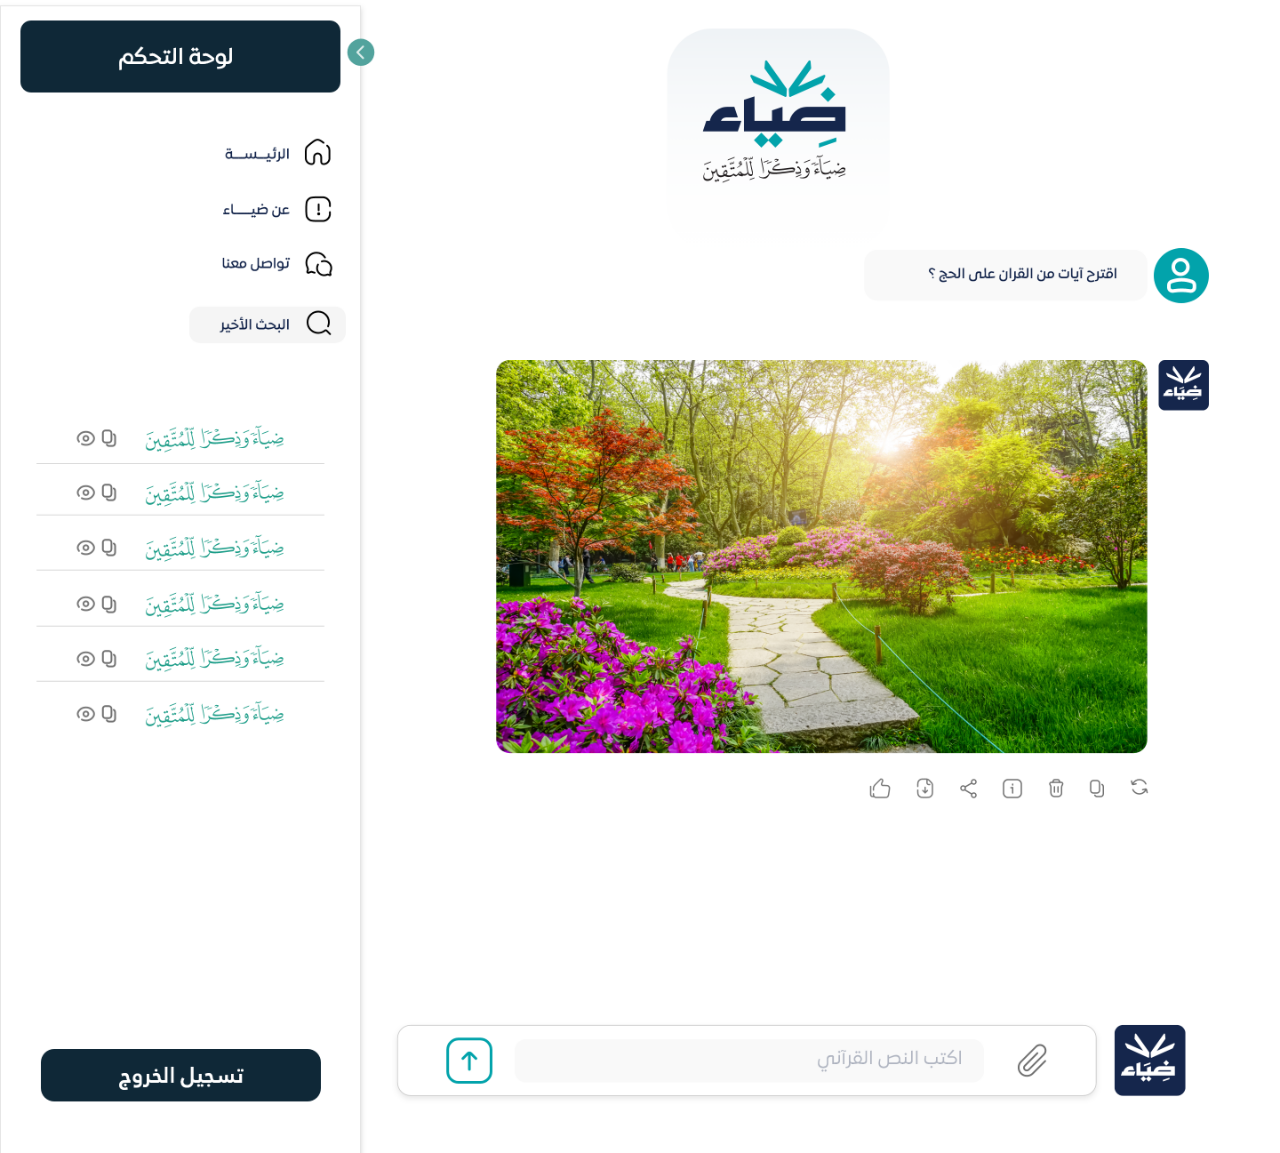
==== templates/chat.html @ 2478ffeb "v1.0" ====
<!DOCTYPE html>
<html lang="ar" dir="rtl">

<head>
  <meta charset="UTF-8">
  <meta name="viewport" content="width=device-width, initial-scale=1">
  <title>ضياء القرآن - Diyaa Quran</title>
  <link href="https://cdn.jsdelivr.net/npm/bootstrap@5.0.0-beta1/dist/css/bootstrap.min.css" rel="stylesheet">
  <link href="../static/css/main.css" rel="stylesheet">
</head>

<body>

  <img class="chat" src="../static/img/chat2.png" onclick="redirectToPage('/')"/>

  <script src="../static/js/main.js"></script>
</body>

</html>
---- static/css/main.css ----
img {
    width: 100%;
    height: auto;
}
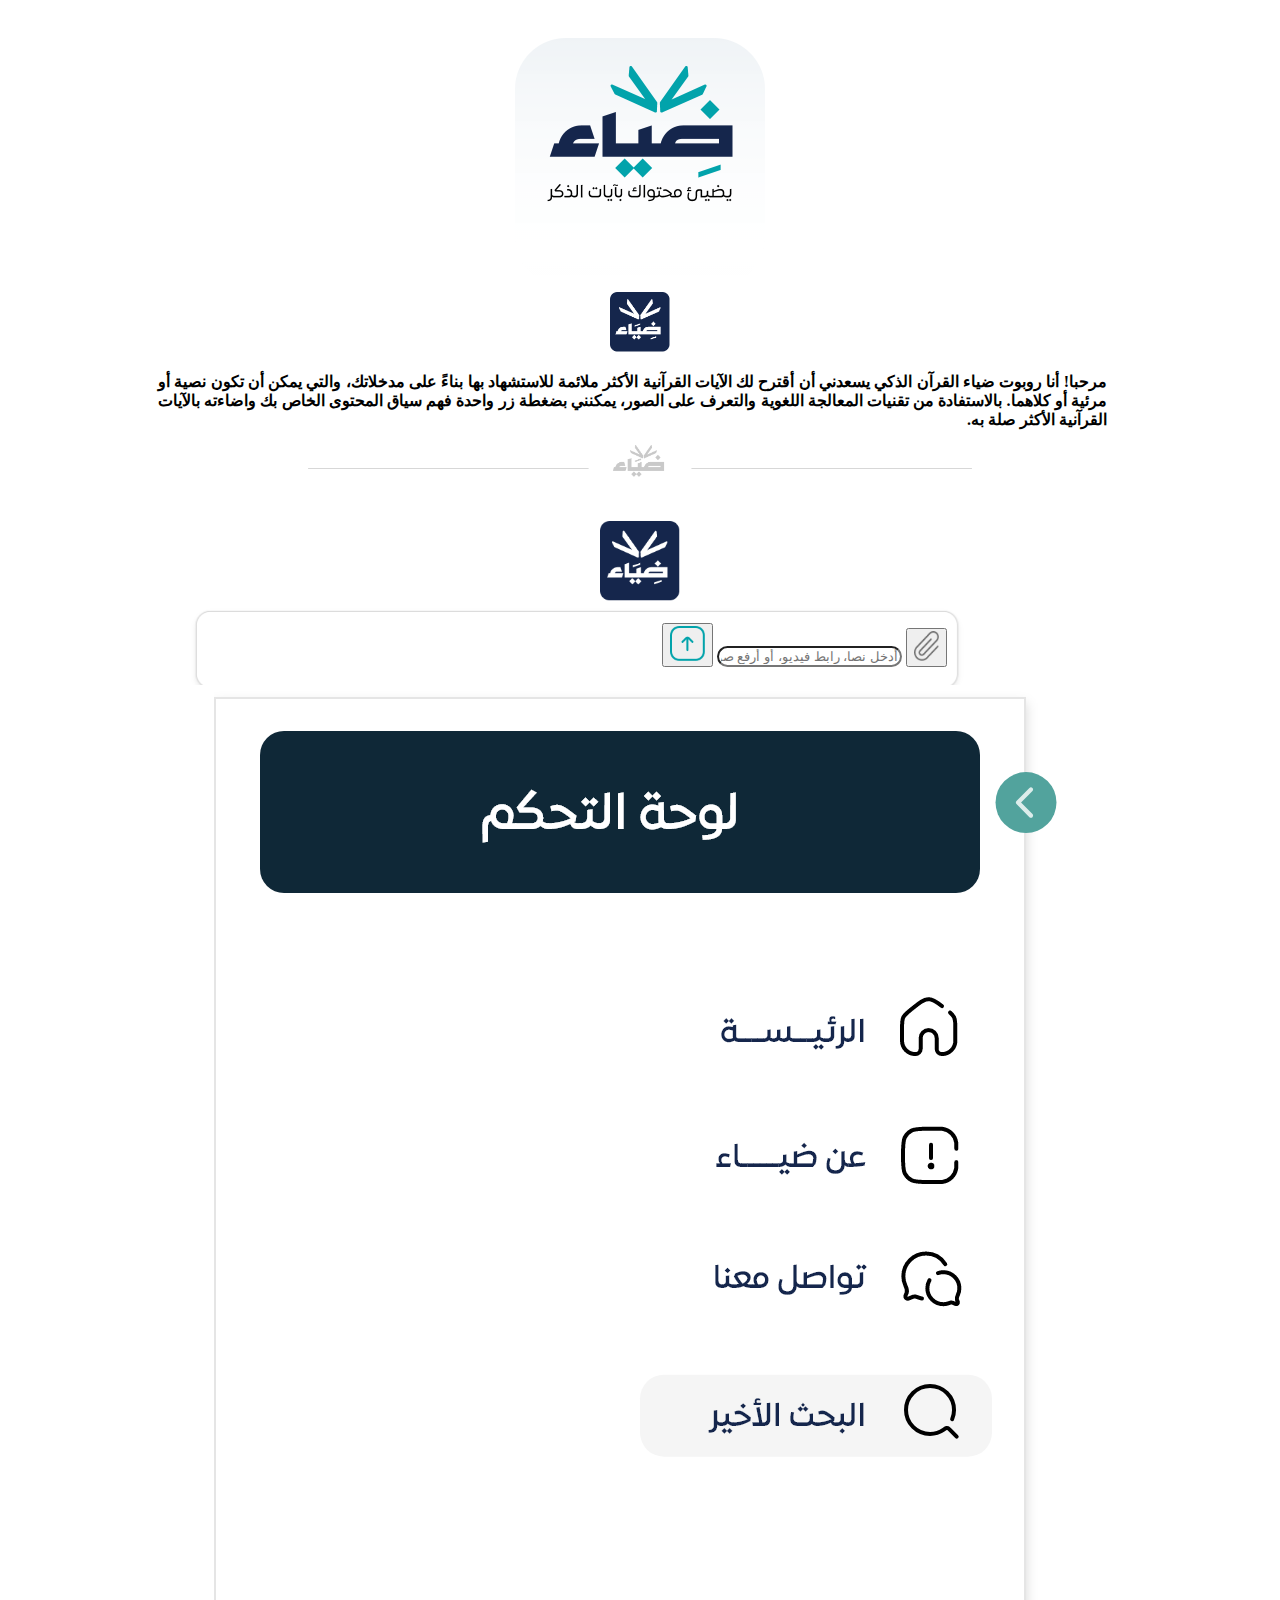
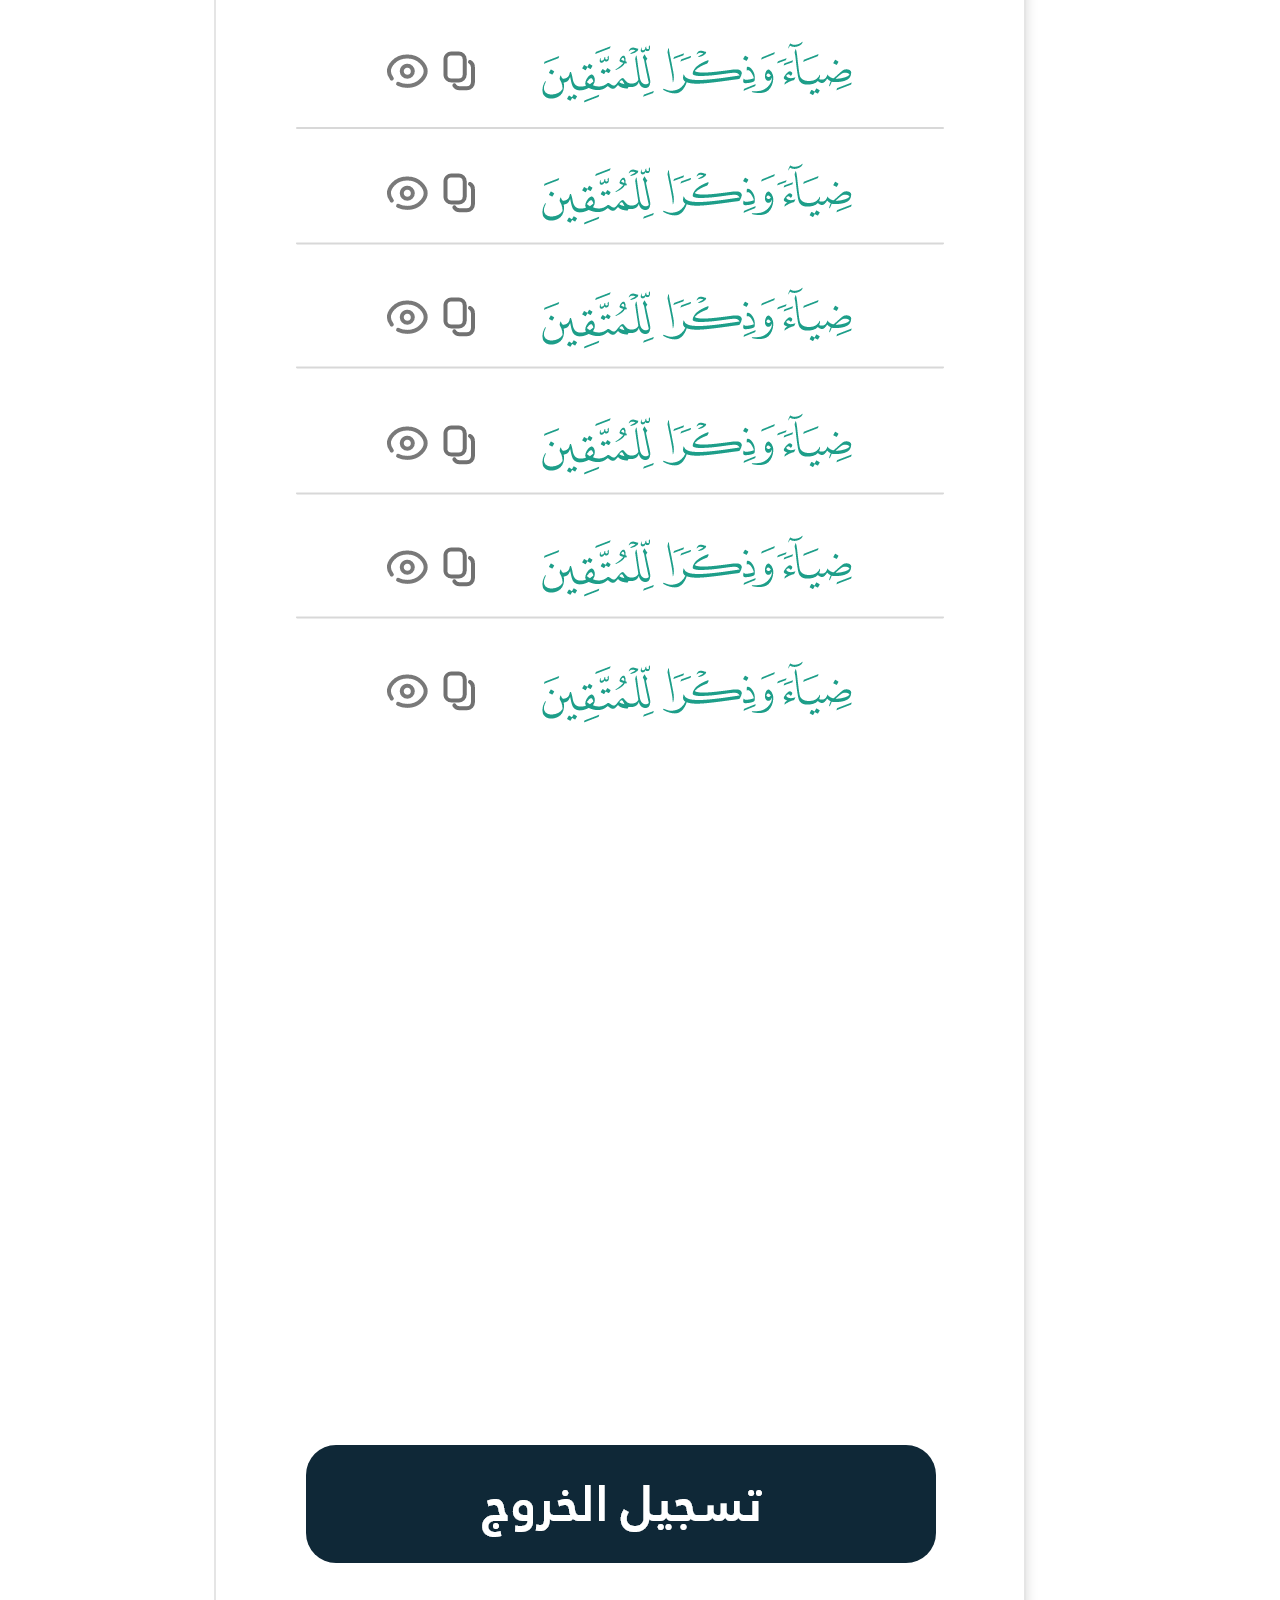
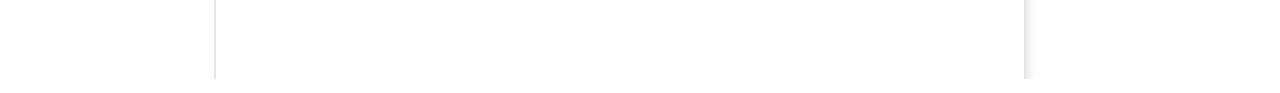
==== commit 5b75e26a: "chat updated" ====
--- a/templates/chat.html
+++ b/templates/chat.html
@@ -5,14 +5,96 @@
   <meta charset="UTF-8">
   <meta name="viewport" content="width=device-width, initial-scale=1">
   <title>ضياء القرآن - Diyaa Quran</title>
-  <link href="https://cdn.jsdelivr.net/npm/bootstrap@5.0.0-beta1/dist/css/bootstrap.min.css" rel="stylesheet">
+  <link href="https://cdn.jsdelivr.net/npm/bootstrap@5.0.2/dist/css/bootstrap.min.css" rel="stylesheet" integrity="sha384-EVSTQN3/azprG1Anm3QDgpJLIm9Nao0Yz1ztcQTwFspd3yD65VohhpuuCOmLASjC" crossorigin="anonymous">
   <link href="../static/css/main.css" rel="stylesheet">
 </head>
 
 <body>
 
-  <img class="chat" src="../static/img/chat2.png" onclick="redirectToPage('/')"/>
+  <div class="container-fluid full-height">
+    <div class="row" style="height: 100%; text-align: center;">
 
+      <div class="col-9 chat-area">
+
+        <div class="row chat-header">
+          <div class="col">
+            <img src="../static/img/chat-header.png" class="img-fluid" onclick="redirectToPage('/')"/>
+          </div>
+        </div>
+
+        <div class="row chat-body">
+          <div class="col">
+
+            <div class="row diyaa-response">
+              <div class="col-1">
+                <img src="../static/img/logo.png" class="diyaa">
+              </div>
+              <div class="col response">
+                <p class="text">مرحبا! أنا روبوت ضياء القرآن الذكي يسعدني أن أقترح لك الآيات القرآنية الأكثر ملائمة للاستشهاد بها بناءً على مدخلاتك، والتي يمكن أن تكون نصية أو مرئية أو كلاهما. بالاستفادة من تقنيات المعالجة اللغوية والتعرف على الصور، يمكنني بضغطة زر واحدة فهم سياق المحتوى الخاص بك واضاءته بالآيات القرآنية الأكثر صلة به.</p>
+                <!--<img class="img"/>-->
+                <!--<p class="video"></p>-->
+              </div>
+            </div>
+
+            <!--
+            <div class="row user-prompt">
+              <div class="col-1">
+                <img src="../static/img/user.png" class="user">
+              </div>
+              <div class="col prompt">
+                <p class="text">ضياء القرآن روبوت ضياء القرآن الذكي سوف يقترح لك الآيات القرآنية الأكثر ملائمة للاستشهاد بها بناءً على مدخلاتك، والتي يمكن أن تكون نصية أو مرئية أو كلاهما. بالاستفادة من تقنيات المعالجة اللغوية والتعرف على الصور، يمكن لروبوت الدردشة بضغطة زر واحدة فهم سياق المحتوى الخاص بك واضاءته بالآيات القرآنية الأكثر صلة به.</p>
+                <img class="img"/>
+                <p class="video"></p>
+              </div>
+            </div>
+            -->
+
+          </div>
+        </div>
+
+        <div class="row chat-form align-items-center fixed-bottom">
+          <div class="col-9">
+            <div class="row">
+              <div class="col">
+                <img src="../static/img/line.png" class="line">
+              </div>
+            </div>
+            <div class="row" style="flex-direction: row;">
+              <img src="../static/img/logo.png" class="img-fluid"/>
+              <div class="chat-input">
+                <div class="input-group mb-3" style="margin-bottom: 0 !important">
+
+                  <button type="button" class="btn">
+                    <img src="../static/img/attach.png" class="attach">
+                  </button>
+
+                  <input type="text" class="form-control" placeholder="أدخل نصا، رابط فيديو، أو أرفع صورة">
+                  
+                  <button type="button" class="btn">
+                    <img src="../static/img/send.png" class="send">
+                  </button>
+
+                </div>
+              </div>
+            </div>
+            
+          </div>
+          <div class="col-3"></div>
+        </div>
+
+      </div>
+
+      <div class="col-3 menu-area">
+        <div class="col">
+          <img src="../static/img/left-side.png" class="img-fluid"/>
+        </div>
+      </div>
+
+    </div>
+  </div>
+
+  <script src="https://cdn.jsdelivr.net/npm/@popperjs/core@2.9.2/dist/umd/popper.min.js" integrity="sha384-IQsoLXl5PILFhosVNubq5LC7Qb9DXgDA9i+tQ8Zj3iwWAwPtgFTxbJ8NT4GN1R8p" crossorigin="anonymous"></script>
+  <script src="https://cdn.jsdelivr.net/npm/bootstrap@5.0.2/dist/js/bootstrap.min.js" integrity="sha384-cVKIPhGWiC2Al4u+LWgxfKTRIcfu0JTxR+EQDz/bgldoEyl4H0zUF0QKbrJ0EcQF" crossorigin="anonymous"></script>
   <script src="../static/js/main.js"></script>
 </body>
 
--- a/static/css/main.css
+++ b/static/css/main.css
@@ -1,4 +1,99 @@
-img {
+.full-height {
+    height: 100vh;
+    margin: 0;
+}
+
+img.index {
     width: 100%;
     height: auto;
+    cursor: pointer;
 }
+
+.chat-area {
+    padding: 30px 150px;
+}
+
+.chat-body {
+    
+}
+
+.prompt, .response {
+    text-align: justify;
+    font-weight: 800;
+}
+
+.prompt .text, .response .text {
+    margin-right: 15px;
+}
+
+.user-prompt img.user, .diyaa-response img.diyaa {
+    width: 60px;
+    height : 60px;
+}
+
+.chat-form {
+    height: 150px;
+    margin-bottom: 50px;
+}
+
+.chat-form .col-9 {
+    height: 100%;
+    padding: 0 150px;
+}
+
+.chat-form img {
+    width: 80px;
+    height: 80px;
+    padding: 0;
+}
+
+.chat-form img.line {
+    width: 100%;
+    height: auto;
+    margin-bottom: 40px;
+}
+
+.chat-input {
+    background-image: url(../img/input.png);
+    background-size: cover;
+    height: 80px;
+    width: 740px;
+    margin-right: 5px;
+    display: flex;
+    justify-items: center;
+    align-items: center;
+    padding: 0 20px;
+}
+
+.chat-input button img.attach {
+    height: 30px;
+    width: 25px;
+}
+
+.chat-input button img.send {
+    height: 35px;
+    width: 35px;
+}
+
+.chat-input input {
+    border-radius: 12px;
+}
+
+.menu-area {
+    padding: 10px;
+}
+
+.chat-header img {
+    height: 250px;
+    width: auto;
+    cursor: pointer;
+}
+
+.btn:focus {
+    box-shadow: 0 0 0 0.25rem #52A39D !important;
+}
+
+.form-control:focus {
+    border-color: #E7ECF0 !important;
+    box-shadow: 0 0 0 0.25rem #E7ECF0 !important;
+}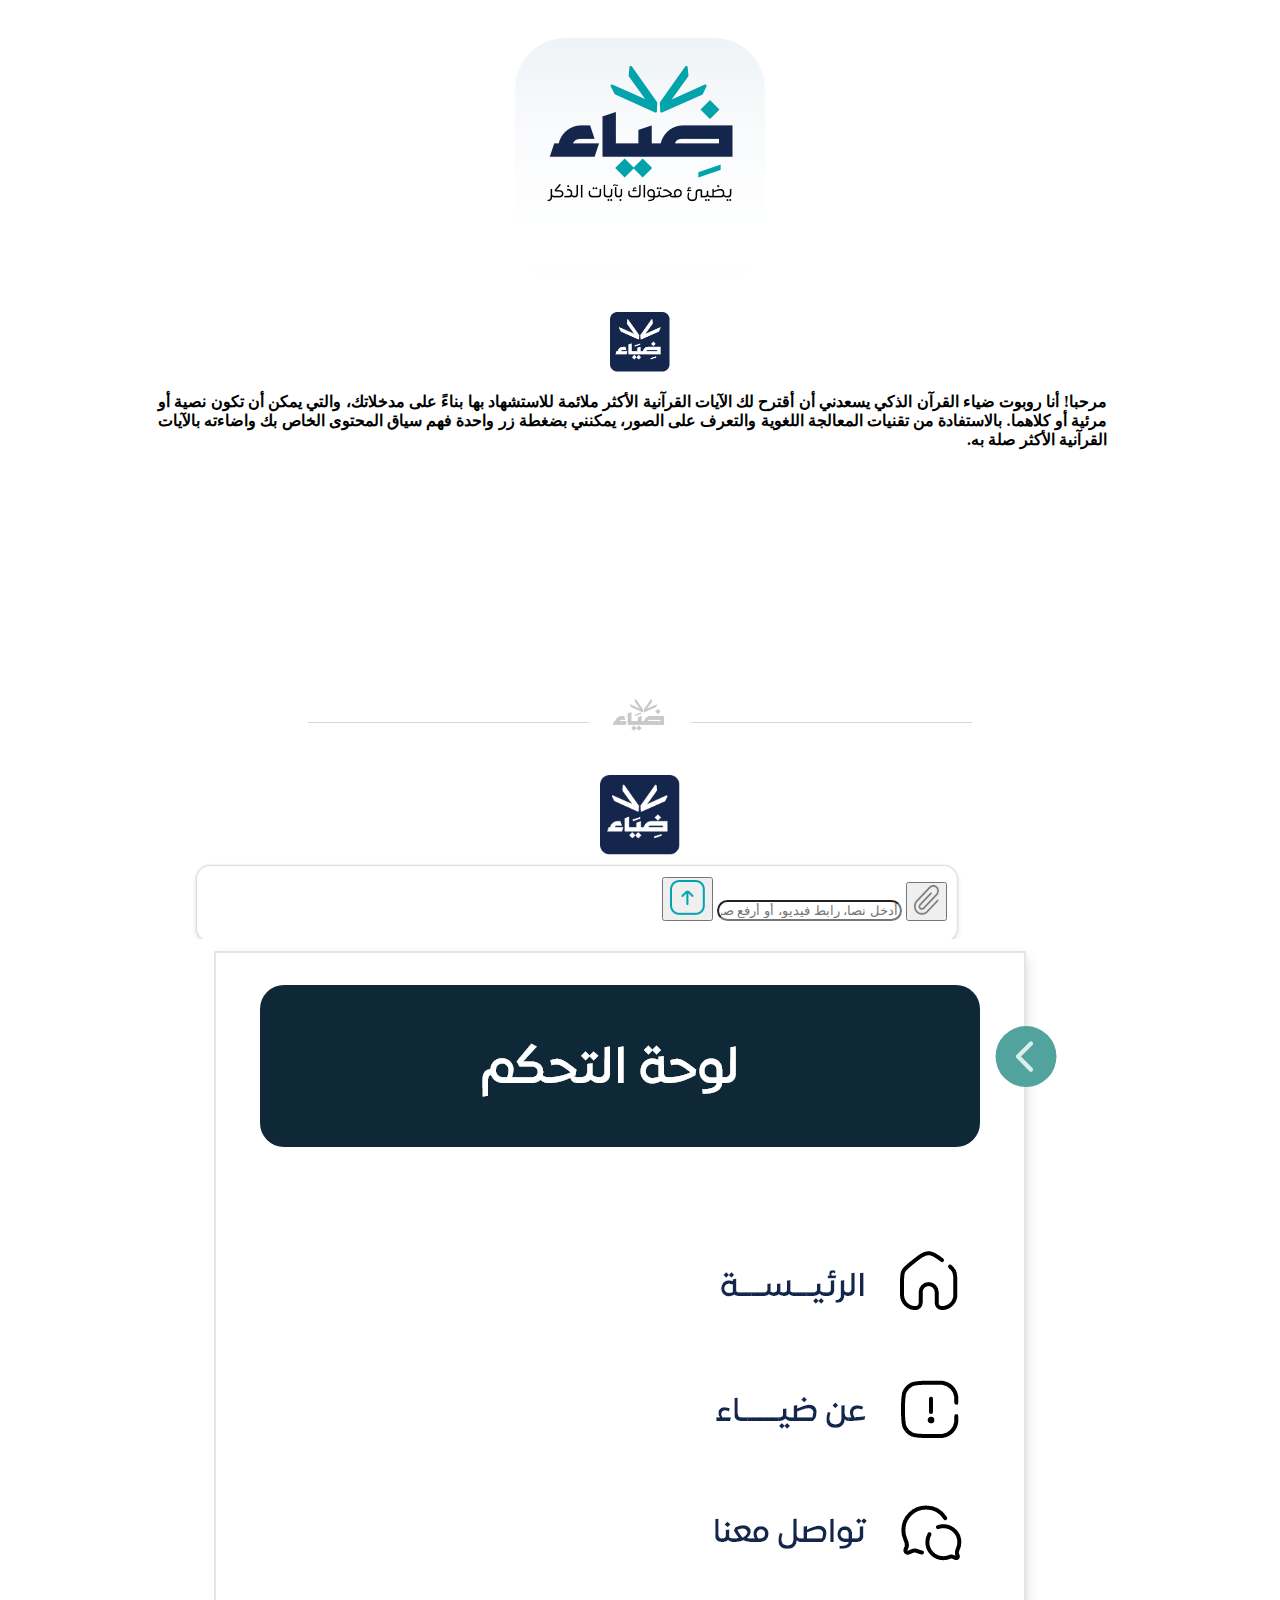
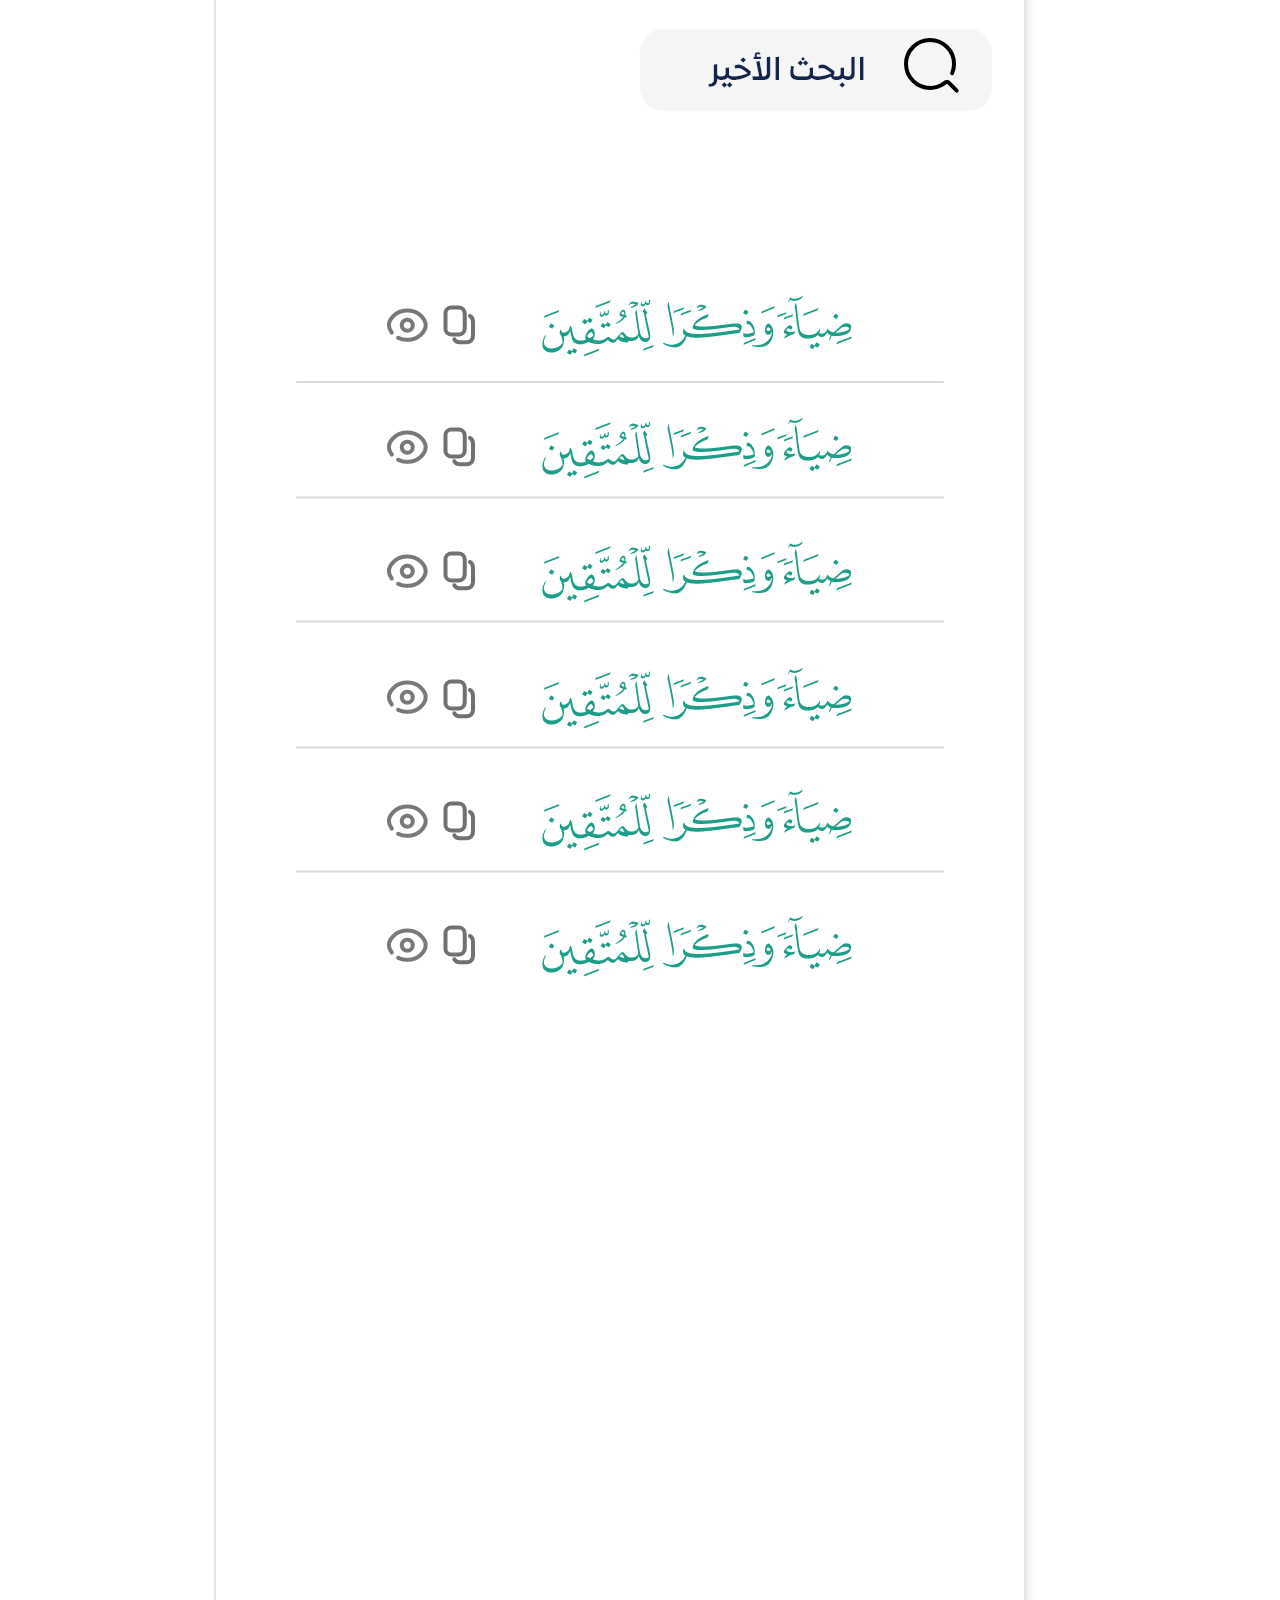
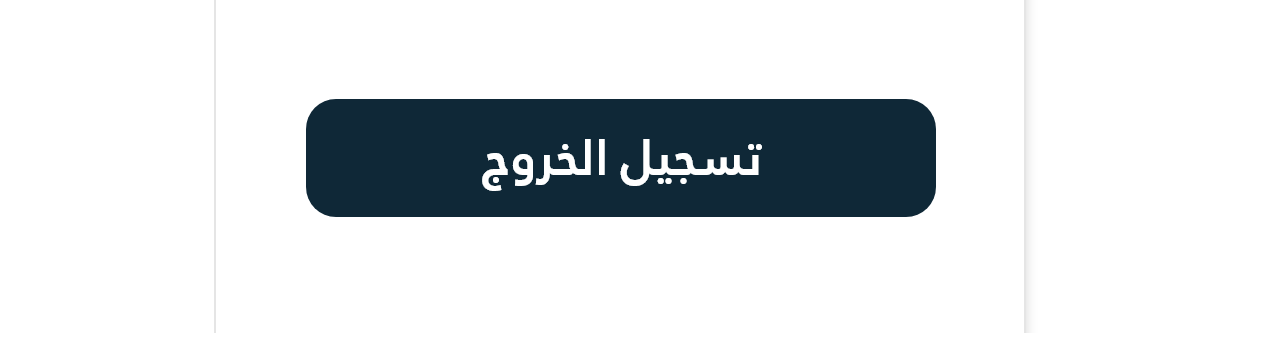
==== commit 29c7aa46: "update video" ====
--- a/templates/chat.html
+++ b/templates/chat.html
@@ -5,7 +5,8 @@
   <meta charset="UTF-8">
   <meta name="viewport" content="width=device-width, initial-scale=1">
   <title>ضياء القرآن - Diyaa Quran</title>
-  <link href="https://cdn.jsdelivr.net/npm/bootstrap@5.0.2/dist/css/bootstrap.min.css" rel="stylesheet" integrity="sha384-EVSTQN3/azprG1Anm3QDgpJLIm9Nao0Yz1ztcQTwFspd3yD65VohhpuuCOmLASjC" crossorigin="anonymous">
+  <link href="https://cdn.jsdelivr.net/npm/bootstrap@5.0.2/dist/css/bootstrap.min.css" rel="stylesheet"
+    integrity="sha384-EVSTQN3/azprG1Anm3QDgpJLIm9Nao0Yz1ztcQTwFspd3yD65VohhpuuCOmLASjC" crossorigin="anonymous">
   <link href="../static/css/main.css" rel="stylesheet">
 </head>
 
@@ -16,85 +17,87 @@
 
       <div class="col-9 chat-area">
 
-        <div class="row chat-header">
-          <div class="col">
-            <img src="../static/img/chat-header.png" class="img-fluid" onclick="redirectToPage('/')"/>
+          <div class="row chat-header">
+            <div class="col">
+              <img id="logo" src="../static/img/chat-header.png" class="img-fluid" onclick="redirectToPage('/')" />
+            </div>
           </div>
-        </div>
 
-        <div class="row chat-body">
-          <div class="col">
+          <div class="row chat-body">
+            <div class="col" id="chat-body">
 
-            <div class="row diyaa-response">
-              <div class="col-1">
-                <img src="../static/img/logo.png" class="diyaa">
-              </div>
-              <div class="col response">
-                <p class="text">مرحبا! أنا روبوت ضياء القرآن الذكي يسعدني أن أقترح لك الآيات القرآنية الأكثر ملائمة للاستشهاد بها بناءً على مدخلاتك، والتي يمكن أن تكون نصية أو مرئية أو كلاهما. بالاستفادة من تقنيات المعالجة اللغوية والتعرف على الصور، يمكنني بضغطة زر واحدة فهم سياق المحتوى الخاص بك واضاءته بالآيات القرآنية الأكثر صلة به.</p>
-                <!--<img class="img"/>-->
-                <!--<p class="video"></p>-->
-              </div>
-            </div>
-
-            <!--
-            <div class="row user-prompt">
-              <div class="col-1">
-                <img src="../static/img/user.png" class="user">
-              </div>
-              <div class="col prompt">
-                <p class="text">ضياء القرآن روبوت ضياء القرآن الذكي سوف يقترح لك الآيات القرآنية الأكثر ملائمة للاستشهاد بها بناءً على مدخلاتك، والتي يمكن أن تكون نصية أو مرئية أو كلاهما. بالاستفادة من تقنيات المعالجة اللغوية والتعرف على الصور، يمكن لروبوت الدردشة بضغطة زر واحدة فهم سياق المحتوى الخاص بك واضاءته بالآيات القرآنية الأكثر صلة به.</p>
-                <img class="img"/>
-                <p class="video"></p>
-              </div>
-            </div>
-            -->
-
-          </div>
-        </div>
-
-        <div class="row chat-form align-items-center fixed-bottom">
-          <div class="col-9">
-            <div class="row">
-              <div class="col">
-                <img src="../static/img/line.png" class="line">
-              </div>
-            </div>
-            <div class="row" style="flex-direction: row;">
-              <img src="../static/img/logo.png" class="img-fluid"/>
-              <div class="chat-input">
-                <div class="input-group mb-3" style="margin-bottom: 0 !important">
-
-                  <button type="button" class="btn">
-                    <img src="../static/img/attach.png" class="attach">
-                  </button>
-
-                  <input type="text" class="form-control" placeholder="أدخل نصا، رابط فيديو، أو أرفع صورة">
-                  
-                  <button type="button" class="btn">
-                    <img src="../static/img/send.png" class="send">
-                  </button>
-
+              <div class="row diyaa-response">
+                <div class="col-1">
+                  <img src="../static/img/logo.png" class="diyaa">
+                </div>
+                <div class="col response">
+                  <p class="text">مرحبا! أنا روبوت ضياء القرآن الذكي يسعدني أن أقترح لك الآيات القرآنية الأكثر ملائمة
+                    للاستشهاد بها بناءً على مدخلاتك، والتي يمكن أن تكون نصية أو مرئية أو كلاهما. بالاستفادة من تقنيات
+                    المعالجة اللغوية والتعرف على الصور، يمكنني بضغطة زر واحدة فهم سياق المحتوى الخاص بك واضاءته بالآيات
+                    القرآنية الأكثر صلة به.</p>
+                  <!--<img class="img"/>-->
+                  <!--<p class="video"></p>-->
                 </div>
               </div>
+
+              <!--user prompt-->              
+
             </div>
-            
           </div>
+
+          <div class="row chat-form align-items-center fixed-bottom">
+            <div class="col-9">
+              <div class="row">
+                <div class="col">
+                  <img src="../static/img/line.png" class="line">
+                </div>
+              </div>
+              <form>
+
+                <div class="row" style="flex-direction: row;">
+                  <img src="../static/img/logo.png" class="img-fluid" />
+
+                  <div class="chat-input">
+                    <div class="input-group mb-3" style="margin-bottom: 0 !important">
+
+                      <button type="button" class="btn">
+                        <img src="../static/img/attach.png" class="attach">
+                      </button>
+
+                      <input type="text" class="form-control" id="text" placeholder="أدخل نصا، رابط فيديو، أو أرفع صورة">
+
+                      <button type="button" class="btn" id="send">
+                        <img src="../static/img/send.png" class="send">
+                      </button>
+
+                    </div>
+                  </div>
+                </div>
+
+              </form>
+
+            </div>
           <div class="col-3"></div>
         </div>
 
-      </div>
+     </div>
 
       <div class="col-3 menu-area">
         <div class="col">
-          <img src="../static/img/left-side.png" class="img-fluid"/>
+          <img src="../static/img/left-side.png" class="img-fluid" />
         </div>
       </div>
 
     </div>
   </div>
 
-  <script src="https://cdn.jsdelivr.net/npm/@popperjs/core@2.9.2/dist/umd/popper.min.js" integrity="sha384-IQsoLXl5PILFhosVNubq5LC7Qb9DXgDA9i+tQ8Zj3iwWAwPtgFTxbJ8NT4GN1R8p" crossorigin="anonymous"></script>
-  <script src="https://cdn.jsdelivr.net/npm/bootstrap@5.0.2/dist/js/bootstrap.min.js" integrity="sha384-cVKIPhGWiC2Al4u+LWgxfKTRIcfu0JTxR+EQDz/bgldoEyl4H0zUF0QKbrJ0EcQF" crossorigin="anonymous"></script>
+  <script src="https://cdn.jsdelivr.net/npm/@popperjs/core@2.9.2/dist/umd/popper.min.js"
+    integrity="sha384-IQsoLXl5PILFhosVNubq5LC7Qb9DXgDA9i+tQ8Zj3iwWAwPtgFTxbJ8NT4GN1R8p"
+    crossorigin="anonymous"></script>
+  <script src="https://cdn.jsdelivr.net/npm/bootstrap@5.0.2/dist/js/bootstrap.min.js"
+    integrity="sha384-cVKIPhGWiC2Al4u+LWgxfKTRIcfu0JTxR+EQDz/bgldoEyl4H0zUF0QKbrJ0EcQF"
+    crossorigin="anonymous"></script>
+  <script src="https://ajax.googleapis.com/ajax/libs/jquery/3.6.1/jquery.min.js"></script>
   <script src="../static/js/main.js"></script>
 </body>
 
--- a/static/css/main.css
+++ b/static/css/main.css
@@ -14,7 +14,7 @@
 }
 
 .chat-body {
-    
+    margin-bottom: 250px;   
 }
 
 .prompt, .response {
@@ -24,6 +24,11 @@
 
 .prompt .text, .response .text {
     margin-right: 15px;
+}
+
+.user-prompt, .diyaa-response{
+    margin-bottom: 20px;
+    margin-top: 20px;
 }
 
 .user-prompt img.user, .diyaa-response img.diyaa {
@@ -96,4 +101,6 @@
 .form-control:focus {
     border-color: #E7ECF0 !important;
     box-shadow: 0 0 0 0.25rem #E7ECF0 !important;
-}+}
+
+
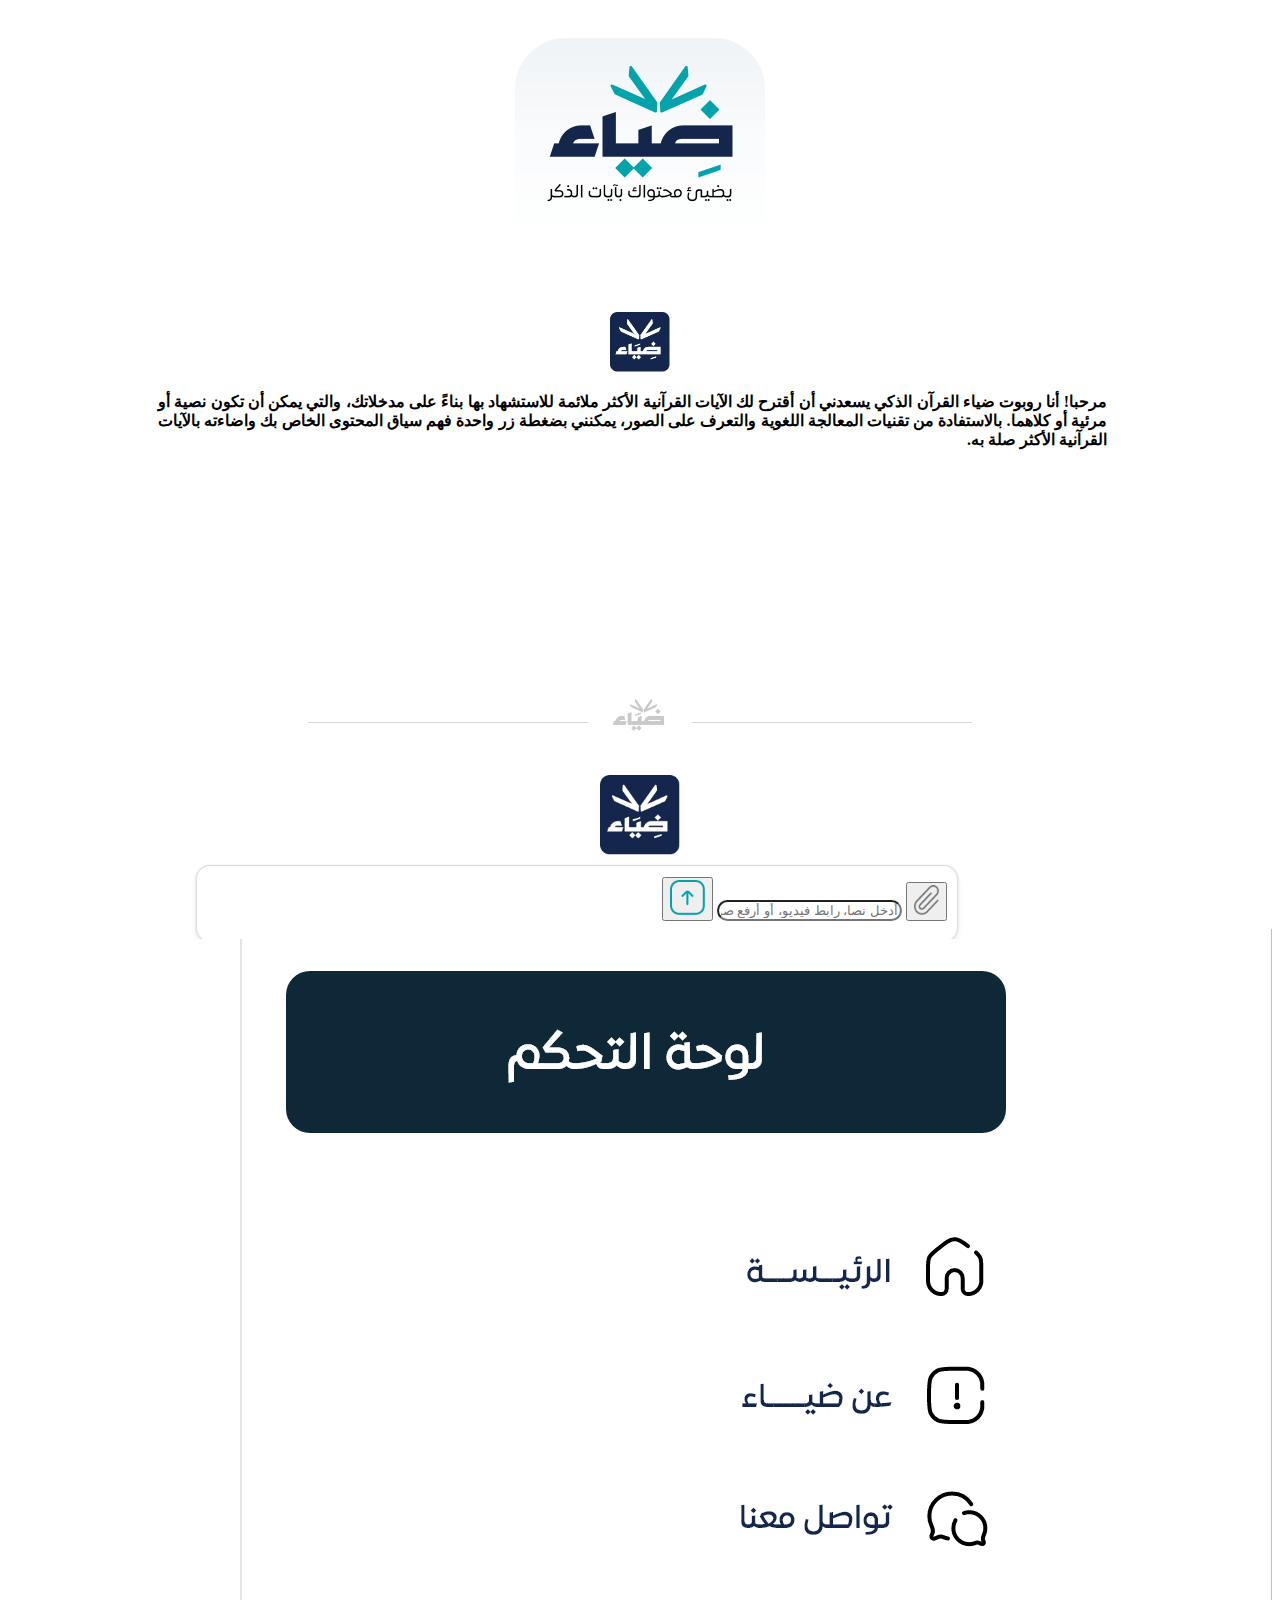
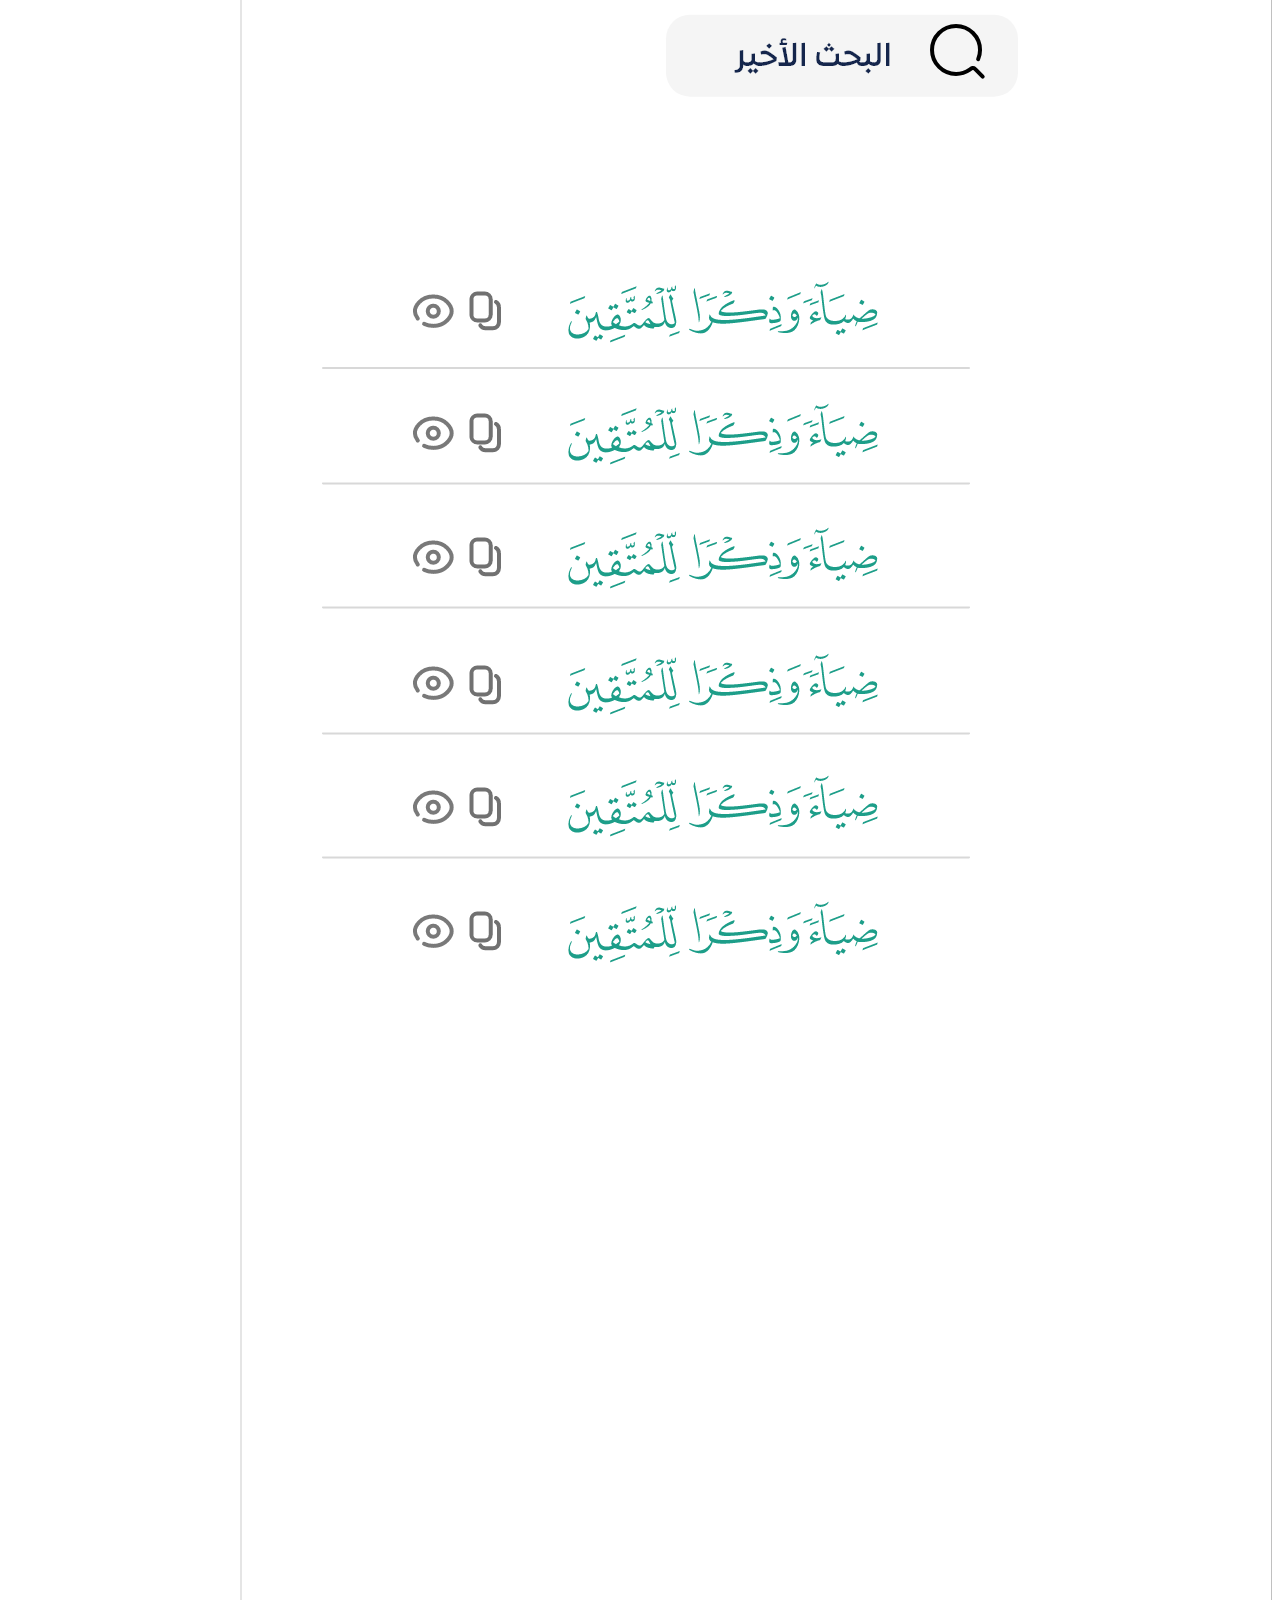
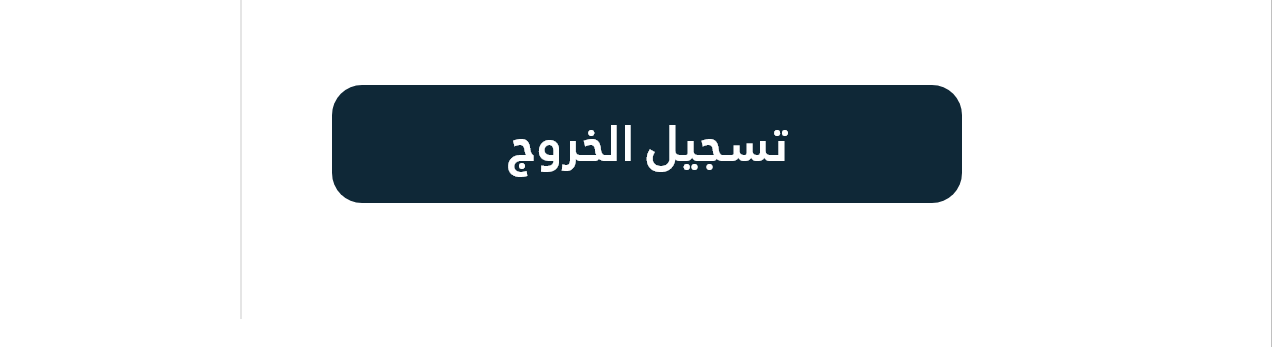
==== commit 49354323: "update all" ====
--- a/templates/chat.html
+++ b/templates/chat.html
@@ -52,7 +52,7 @@
                   <img src="../static/img/line.png" class="line">
                 </div>
               </div>
-              <form>
+              <form id="form" name="form" enctype="multipart/form-data">
 
                 <div class="row" style="flex-direction: row;">
                   <img src="../static/img/logo.png" class="img-fluid" />
@@ -61,8 +61,9 @@
                     <div class="input-group mb-3" style="margin-bottom: 0 !important">
 
                       <button type="button" class="btn">
-                        <img src="../static/img/attach.png" class="attach">
+                        <img src="../static/img/attach.png" class="attach" id="attach">
                       </button>
+                      <input type="file" name="image" id="image" style="display:none" />
 
                       <input type="text" class="form-control" id="text" placeholder="أدخل نصا، رابط فيديو، أو أرفع صورة">
 
--- a/static/css/main.css
+++ b/static/css/main.css
@@ -86,6 +86,7 @@
 
 .menu-area {
     padding: 10px;
+    border-right: 1px solid silver;
 }
 
 .chat-header img {
